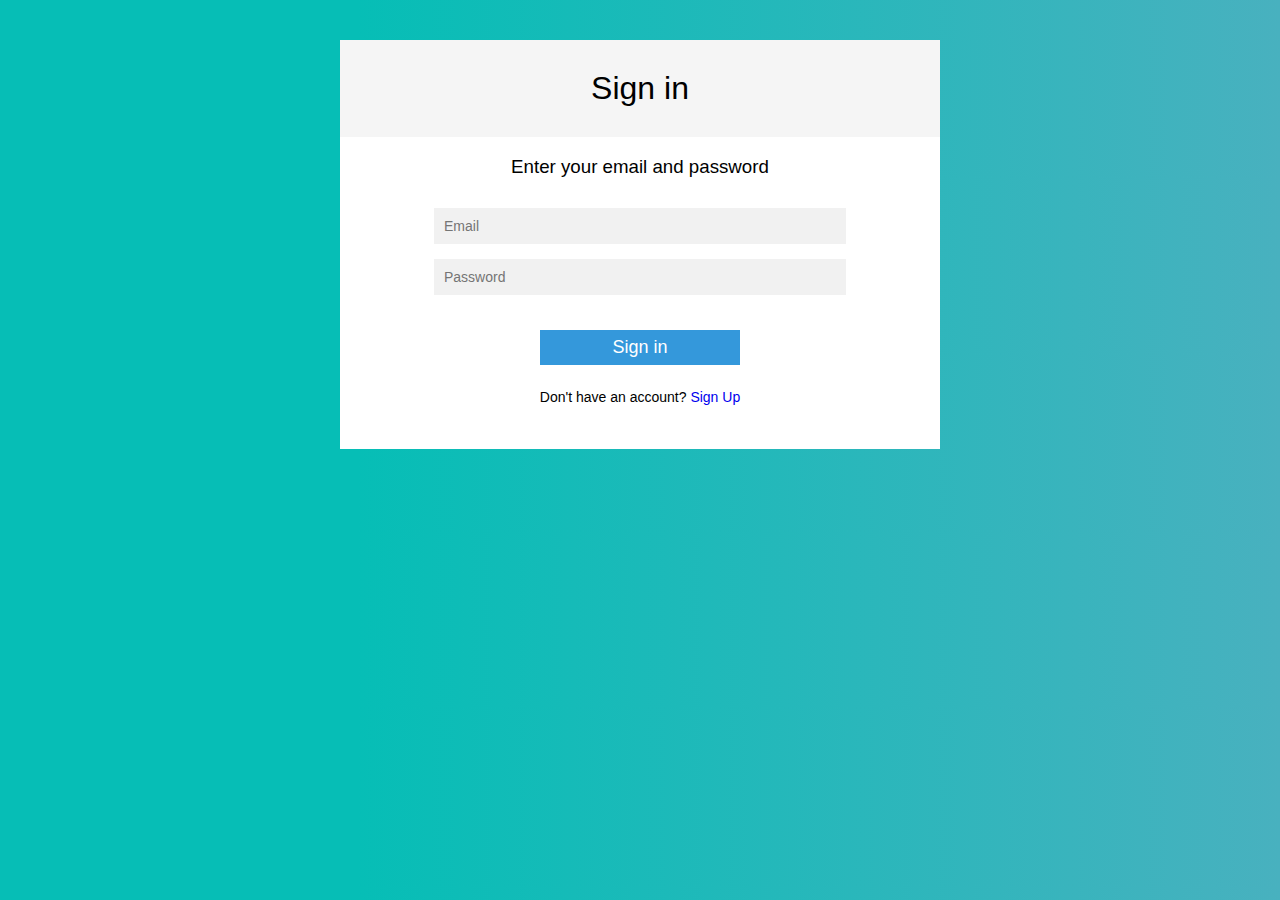
==== addTask.html @ 3c9be17b "first commit" ====
<!DOCTYPE html>
<html lang="en">

<head>
  <meta charset="UTF-8">
  <meta name="viewport" content="width=device-width, initial-scale=1.0">
  <meta http-equiv="X-UA-Compatible" content="ie=edge">
  <link href='https://fonts.googleapis.com/css?family=Roboto' rel='stylesheet'>
  <link rel="stylesheet" href="https://stackpath.bootstrapcdn.com/bootstrap/4.3.1/css/bootstrap.min.css" integrity="sha384-ggOyR0iXCbMQv3Xipma34MD+dH/1fQ784/j6cY/iJTQUOhcWr7x9JvoRxT2MZw1T"
    crossorigin="anonymous">
  <script src="js/jquery-2.1.4.min.js"></script>
  <link rel="stylesheet" href="css/addTask.css">
  <title>Add task</title>
</head>

<body>
  <header>
    <a class="homeBtn" href="HomePage.html">Home page</a>
    <h2>Add Task</h2>
    <div onclick="logout()" class="logout">Logout</div>
  </header>
  <div class="container">
    <form>
      <div class="form-group">
        <label for="exampleFormControlInput1">Course</label>
        <input type="text" class="form-control" id="course" readonly>
      </div>
      <div class="form-group">
        <label for="exampleFormControlInput1">Specialty</label>
        <input type="text" class="form-control" id="specialty" readonly>
      </div>
      <div class="form-group">
        <label for="exampleFormControlInput1">Group</label>
        <input type="text" class="form-control" id="group" readonly>
      </div>
      <div class="form-group">
        <label for="exampleFormControlInput1">Subject name</label>
        <input type="text" class="form-control" id="subname">
      </div>
      <div class="form-group">
        <label for="exampleFormControlInput1">Task name</label>
        <input type="text" class="form-control" id="tname">
      </div>
      <div class="form-group">
        <label for="exampleFormControlInput1">Deadline</label>
        <input type="datetime-local" class="form-control" id="time">
      </div>
      <button class="addBtn" onclick="addTask()">Add task</button>
    </form>
  </div>
  <script src="js/addTask.js"></script>
</body>

</html>
---- css/addTask.css ----
body{
  margin: 0;
  padding: 0;
  font-family: 'Roboto';
  background-color: #f5f5f5
}
html, body {
  height: 100%;
}
header{
  min-height: 70px;
  background-color: #3672F8;
  display: flex;
  justify-content: space-between;
  position: relative;
  padding: 0 50px;
}


header h2{
  color: #fff;
  font-size: 30px;
  padding: 14px 0;
  text-align: center;
  margin: 0 auto;
  font-weight: 500
}
.homeBtn,.logout{
  background-color: #fff;
  width: 140px;
  text-align: center;
  height: 40px;
  margin-top: 15px;
  padding-top: 7px;
  border-radius: 10px;
  cursor: pointer;
  color: #000;
  text-decoration: none;
}
.homeBtn:hover,.logout:hover{
  opacity: 0.85;
  color: #000;
  text-decoration: none;
}

form{
  max-width: 700px;
  margin: 40px auto;
}

.addBtn{
  float: right;
  width: 300px;
  height: 40px;
  color: #fff;
  background-color: #007bff;
  border: none;
  font-size: 20px;
  border-radius: 5px;
}


@media (max-width: 768px){
  header{
    padding: 0 10px;
  }
  .homeBtn,.logout{
    width: 100px;
  }
  header h2{
    font-size: 25px;
    padding: 20px 0;
  }
}
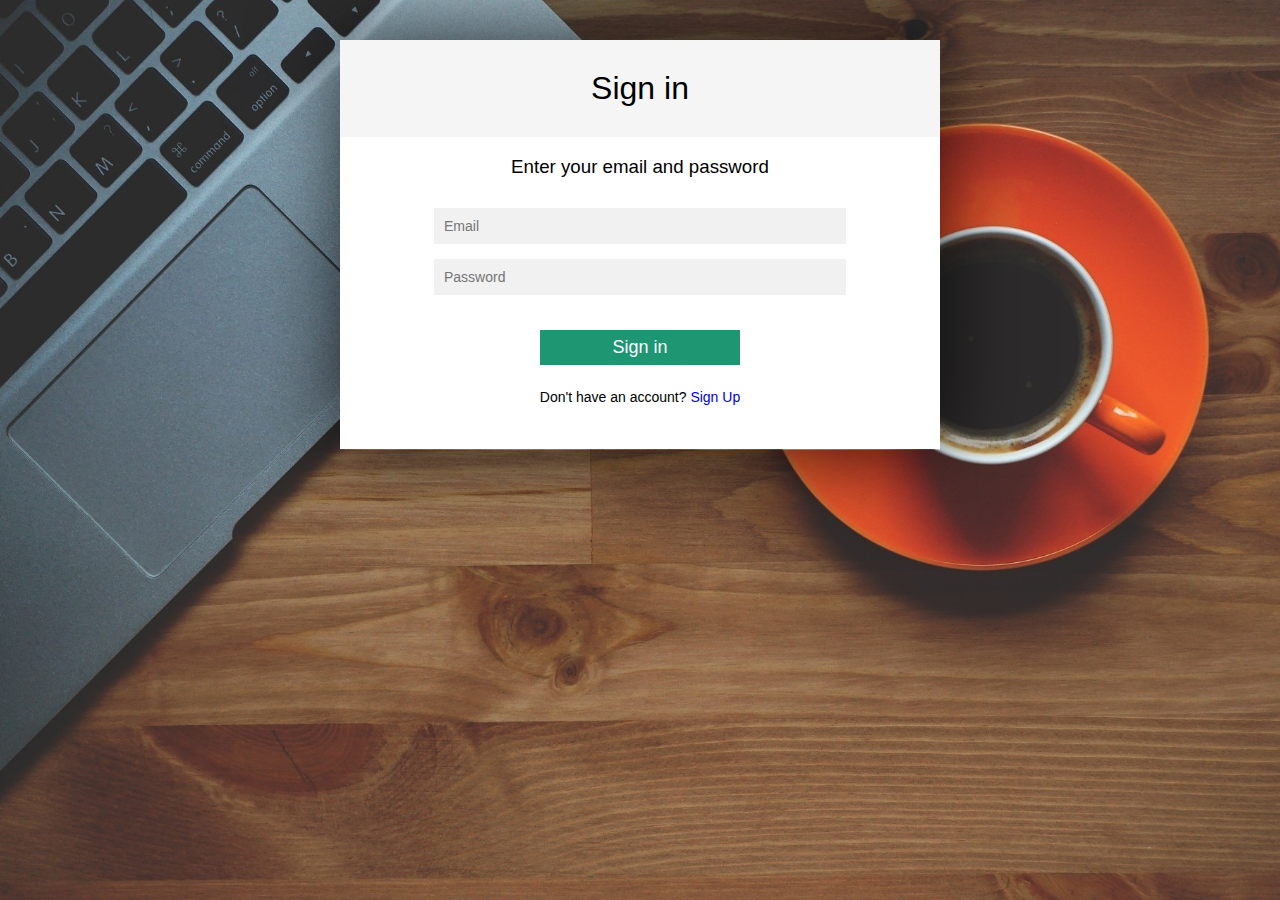
==== commit ae3813d7: "fixes" ====
--- a/addTask.html
+++ b/addTask.html
@@ -15,7 +15,7 @@
 
 <body>
   <header>
-    <a class="homeBtn" href="HomePage.html">Home page</a>
+    <a class="homeBtn" href="index.html">Home page</a>
     <h2>Add Task</h2>
     <div onclick="logout()" class="logout">Logout</div>
   </header>
@@ -45,7 +45,7 @@
         <label for="exampleFormControlInput1">Deadline</label>
         <input type="datetime-local" class="form-control" id="time">
       </div>
-      <button class="addBtn" onclick="addTask()">Add task</button>
+      <button class="addBtn" type="button" onclick="addTask()">Add task</button>
     </form>
   </div>
   <script src="js/addTask.js"></script>
--- a/css/addTask.css
+++ b/css/addTask.css
@@ -9,7 +9,7 @@
 }
 header{
   min-height: 70px;
-  background-color: #3672F8;
+  background-color: #1e9672;
   display: flex;
   justify-content: space-between;
   position: relative;
@@ -53,12 +53,22 @@
   width: 300px;
   height: 40px;
   color: #fff;
-  background-color: #007bff;
+  background-color: #1e9672;
   border: none;
   font-size: 20px;
   border-radius: 5px;
 }
 
+.error {
+  position: relative;
+  animation: shake .1s linear;
+  animation-iteration-count: 3;
+}
+
+@keyframes shake {
+  0% { left: -3px; }
+  100% { right: -3px; }
+}
 
 @media (max-width: 768px){
   header{
@@ -71,4 +81,10 @@
     font-size: 25px;
     padding: 20px 0;
   }
+  footer{
+    font-size: 15px;
+  }
+  .addBtn {
+    width: 100%;
+  }
 }